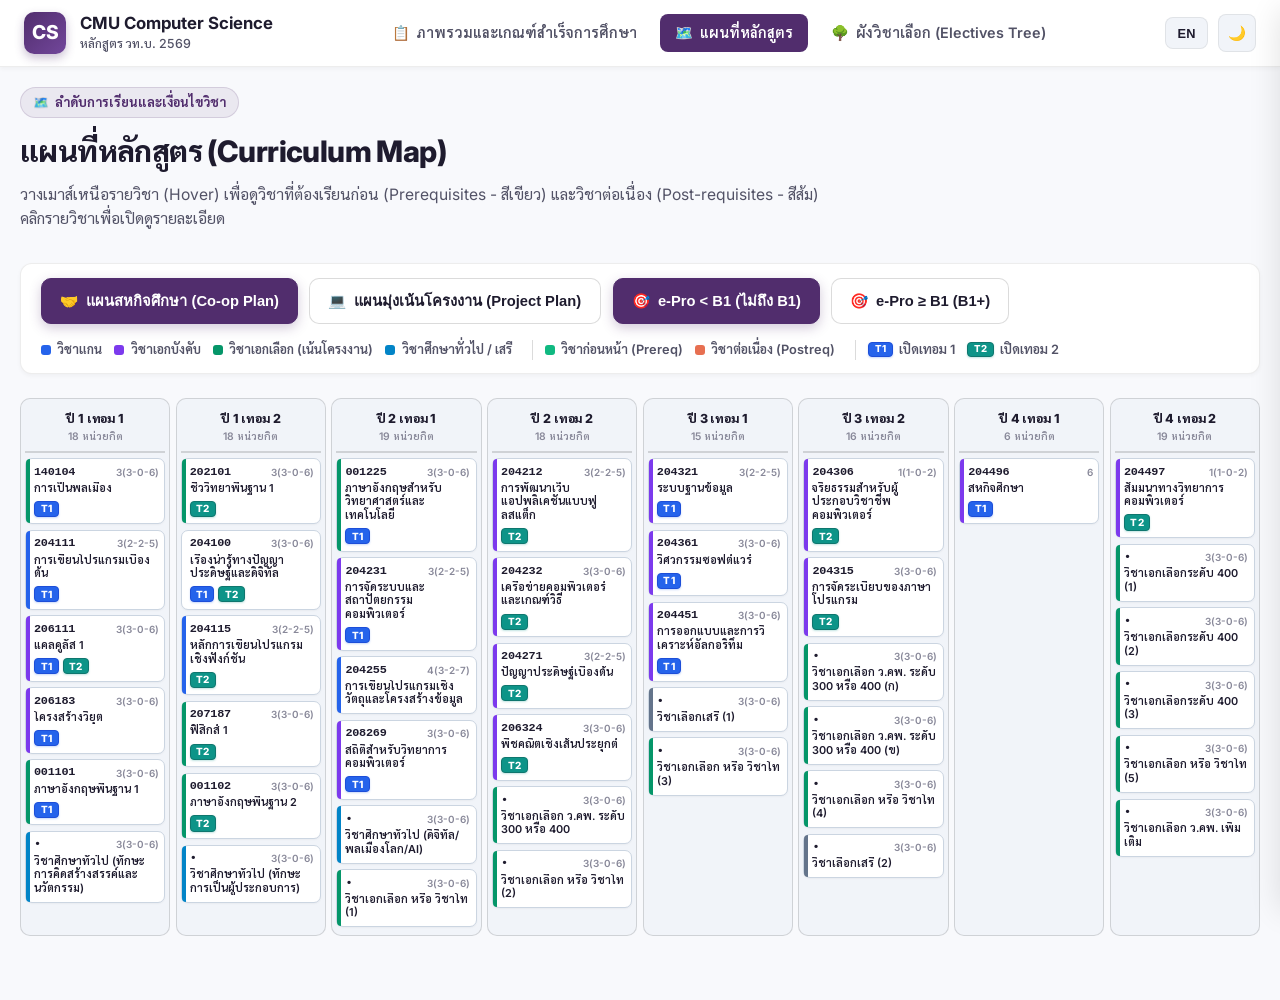
==== map.html @ 84c991bd "Initial commit: CMU CS Curriculum 2569 web platform" ====
<!DOCTYPE html>
<html lang="th">
<head>
  <meta charset="UTF-8">
  <meta name="viewport" content="width=device-width, initial-scale=1.0">
  <title>Curriculum Map - CMU CS Curriculum 2569</title>
  <link rel="preconnect" href="https://fonts.googleapis.com">
  <link rel="preconnect" href="https://fonts.gstatic.com" crossorigin>
  <link href="https://fonts.googleapis.com/css2?family=Inter:wght@400;500;600;700;800&family=Sarabun:wght@400;500;600;700&display=swap" rel="stylesheet">
  <link rel="stylesheet" href="css/styles.css">
</head>
<body>

  <!-- Shared Top Navigation Header -->
  <header class="site-header">
    <div class="nav-container">
      <a href="index.html" class="brand-link">
        <div class="brand-badge">CS</div>
        <div class="brand-titles">
          <span class="brand-title">CMU Computer Science</span>
          <span class="brand-sub" data-th="หลักสูตร วท.บ. 2569" data-en="B.S. Curriculum 2026">หลักสูตร วท.บ. 2569</span>
        </div>
      </a>

      <nav>
        <ul class="nav-links">
          <li>
            <a href="index.html" class="nav-link">
              <span>📋</span>
              <span data-th="ภาพรวมและเกณฑ์สำเร็จการศึกษา" data-en="Overview & Requirements">ภาพรวมและเกณฑ์สำเร็จการศึกษา</span>
            </a>
          </li>
          <li>
            <a href="map.html" class="nav-link">
              <span>🗺️</span>
              <span data-th="แผนที่หลักสูตร" data-en="Curriculum Map">แผนที่หลักสูตร</span>
            </a>
          </li>
          <li>
            <a href="tree.html" class="nav-link">
              <span>🌳</span>
              <span data-th="ผังวิชาเลือก (Electives Tree)" data-en="CS Electives Tree">ผังวิชาเลือก (Electives Tree)</span>
            </a>
          </li>
        </ul>
      </nav>

      <div class="header-actions">
        <button id="lang-toggle-btn" class="lang-btn" title="Toggle Language">EN</button>
        <button id="theme-toggle-btn" class="btn-icon" title="Toggle Dark/Light Mode">🌙</button>
      </div>
    </div>
  </header>

  <!-- Main Page Container -->
  <main class="page-container page-container-map">
    <section class="page-header">
      <div class="page-badge">
        <span>🗺️</span>
        <span data-th="ลำดับการเรียนและเงื่อนไขวิชา" data-en="Sequencing & Dependency Map">ลำดับการเรียนและเงื่อนไขวิชา</span>
      </div>
      <h1 class="page-title" data-th="แผนที่หลักสูตร (Curriculum Map)" data-en="Curriculum Map">แผนที่หลักสูตร (Curriculum Map)</h1>
      <p class="page-subtitle" data-th="วางเมาส์เหนือรายวิชา (Hover) เพื่อดูวิชาที่ต้องเรียนก่อน (Prerequisites - สีเขียว) และวิชาต่อเนื่อง (Post-requisites - สีส้ม) คลิกรายวิชาเพื่อเปิดดูรายละเอียด" data-en="Hover over any course card to reveal its prerequisites (green) and dependent post-requisites (orange). Click any card to open the inspector panel.">
        วางเมาส์เหนือรายวิชา (Hover) เพื่อดูวิชาที่ต้องเรียนก่อน (Prerequisites - สีเขียว) และวิชาต่อเนื่อง (Post-requisites - สีส้ม) คลิกรายวิชาเพื่อเปิดดูรายละเอียด
      </p>
    </section>

    <!-- Controls & Legend Bar -->
    <section class="map-controls-bar">
      <!-- Plan Selector & English Score Selector -->
      <div class="map-switchers-group">
        <div class="switcher-options">
          <button class="track-btn map-plan-btn active" data-plan="coop">
            <span>🤝</span>
            <span data-th="แผนสหกิจศึกษา (Co-op Plan)" data-en="Co-operative Education">แผนสหกิจศึกษา (Co-op Plan)</span>
          </button>
          <button class="track-btn map-plan-btn" data-plan="project">
            <span>💻</span>
            <span data-th="แผนมุ่งเน้นโครงงาน (Project Plan)" data-en="Project-oriented Plan">แผนมุ่งเน้นโครงงาน (Project Plan)</span>
          </button>
        </div>

        <div class="switcher-options">
          <button class="track-btn map-lang-score-btn active" data-score="below_b1">
            <span>🎯</span>
            <span data-th="e-Pro &lt; B1 (ไม่ถึง B1)" data-en="e-Pro &lt; B1 (Below B1)">e-Pro &lt; B1 (ไม่ถึง B1)</span>
          </button>
          <button class="track-btn map-lang-score-btn" data-score="b1_plus">
            <span>🎯</span>
            <span data-th="e-Pro &ge; B1 (B1+)" data-en="e-Pro &ge; B1 (B1+)">e-Pro &ge; B1 (B1+)</span>
          </button>
        </div>
      </div>

      <!-- Legend -->
      <div class="legend-chips">
        <span class="legend-chip">
          <span class="legend-dot dot-core"></span>
          <span data-th="วิชาแกน" data-en="Core">วิชาแกน</span>
        </span>
        <span class="legend-chip">
          <span class="legend-dot dot-comp"></span>
          <span data-th="วิชาเอกบังคับ" data-en="Compulsory">วิชาเอกบังคับ</span>
        </span>
        <span class="legend-chip">
          <span class="legend-dot dot-pelec"></span>
          <span data-th="วิชาเอกเลือก (เน้นโครงงาน)" data-en="Project Elective">วิชาเอกเลือก (เน้นโครงงาน)</span>
        </span>
        <span class="legend-chip">
          <span class="legend-dot dot-gened"></span>
          <span data-th="วิชาศึกษาทั่วไป / เสรี" data-en="GE / Free">วิชาศึกษาทั่วไป / เสรี</span>
        </span>
        <span class="legend-chip" style="margin-left: 0.5rem; border-left: 1px solid var(--border-medium); padding-left: 0.75rem;">
          <span class="legend-dot dot-prereq"></span>
          <span data-th="วิชาก่อนหน้า (Prereq)" data-en="Prerequisite">วิชาก่อนหน้า (Prereq)</span>
        </span>
        <span class="legend-chip">
          <span class="legend-dot dot-postreq"></span>
          <span data-th="วิชาต่อเนื่อง (Postreq)" data-en="Post-requisite">วิชาต่อเนื่อง (Postreq)</span>
        </span>
        <span class="legend-chip" style="margin-left: 0.5rem; border-left: 1px solid var(--border-medium); padding-left: 0.75rem;">
          <span class="term-pill t1-pill" style="font-size:0.6rem; padding:0.1rem 0.35rem;">T1</span>
          <span data-th="เปิดเทอม 1" data-en="Term 1">เปิดเทอม 1</span>
        </span>
        <span class="legend-chip">
          <span class="term-pill t2-pill" style="font-size:0.6rem; padding:0.1rem 0.35rem;">T2</span>
          <span data-th="เปิดเทอม 2" data-en="Term 2">เปิดเทอม 2</span>
        </span>
      </div>
    </section>

    <!-- Mobile Semester Navigation Tabs -->
    <div class="mobile-sem-tabs">
      <button class="sem-tab-btn active" data-sem="Y1S1">ปี 1 เทอม 1</button>
      <button class="sem-tab-btn" data-sem="Y1S2">ปี 1 เทอม 2</button>
      <button class="sem-tab-btn" data-sem="Y2S1">ปี 2 เทอม 1</button>
      <button class="sem-tab-btn" data-sem="Y2S2">ปี 2 เทอม 2</button>
      <button class="sem-tab-btn" data-sem="Y3S1">ปี 3 เทอม 1</button>
      <button class="sem-tab-btn" data-sem="Y3S2">ปี 3 เทอม 2</button>
      <button class="sem-tab-btn" data-sem="Y4S1">ปี 4 เทอม 1</button>
      <button class="sem-tab-btn" data-sem="Y4S2">ปี 4 เทอม 2</button>
    </div>

    <!-- 8-Column Curriculum Grid -->
    <div class="curriculum-map-wrapper">
      <div class="curriculum-map-grid" id="curriculum-map-grid">
        <!-- Rendered by map.js -->
      </div>
    </div>
  </main>

  <!-- Shared Inspector Drawer & Backdrop -->
  <div id="drawer-backdrop" class="drawer-backdrop"></div>
  <aside id="course-drawer" class="course-drawer" aria-hidden="true">
    <div class="drawer-header">
      <div>
        <div id="drawer-course-id" class="drawer-code-badge">204111</div>
        <div id="drawer-category-pill" class="meta-pill" style="display:inline-block;">วิชาแกน</div>
      </div>
      <button id="drawer-close-btn" class="drawer-close-btn" aria-label="Close">&times;</button>
    </div>

    <div class="drawer-body">
      <div>
        <h3 id="drawer-course-th" class="drawer-title-th">การเขียนโปรแกรมเบื้องต้น</h3>
        <div id="drawer-course-en" class="drawer-title-en">Fundamentals of Programming</div>
      </div>

      <div class="drawer-meta-badges">
        <span id="drawer-credits-pill" class="meta-pill">3(2-2-5)</span>
        <span id="drawer-terms-pill" class="meta-pill offered-both">เปิดสอน: ภาคการศึกษา 1 และ 2 (ปี 2569)</span>
      </div>

      <div class="drawer-section">
        <span class="drawer-section-title" data-th="เงื่อนไขที่ต้องผ่านก่อน (Official Prerequisite - MIS CMU)" data-en="Official Prerequisite (MIS CMU)">เงื่อนไขที่ต้องผ่านก่อน (Official Prerequisite - MIS CMU)</span>
        <div class="drawer-box prereq-box">
          <div id="drawer-prereq-str" style="font-weight:600; color:var(--text-primary);">None</div>
          <div id="drawer-prereqs-tags" class="drawer-courses-taglist"></div>
        </div>
      </div>

      <div class="drawer-section">
        <span class="drawer-section-title" data-th="วิชาที่ต้องเรียนวิชานี้ก่อน (Post-requisites)" data-en="Dependent Post-requisites">วิชาที่ต้องเรียนวิชานี้ก่อน (Post-requisites)</span>
        <div id="drawer-postreqs-tags" class="drawer-courses-taglist"></div>
      </div>

      <div class="drawer-section">
        <span class="drawer-section-title" data-th="คำอธิบายลักษณะกระบวนวิชา (ภาษาไทย)" data-en="Course Description (Thai)">คำอธิบายลักษณะกระบวนวิชา (ภาษาไทย)</span>
        <div id="drawer-desc-th" class="drawer-box" style="font-size:0.88rem; color:var(--text-secondary);"></div>
      </div>

      <div class="drawer-section">
        <span class="drawer-section-title" data-th="Course Description (English)" data-en="Course Description (English)">Course Description (English)</span>
        <div id="drawer-desc-en" class="drawer-box" style="font-size:0.88rem; color:var(--text-secondary);"></div>
      </div>
    </div>
  </aside>

  <script src="data/curriculum69_data.js"></script>
  <script src="js/common.js"></script>
  <script src="js/map.js"></script>
</body>
</html>
---- css/styles.css ----
/* ==========================================================================
   CMU CS Curriculum 2569 (หลักสูตรปรับปรุง พ.ศ. 2569) - Design System & Styles
   ========================================================================== */

:root {
  /* CMU Purple Palette */
  --cmu-purple-dark: #3F1D5B;
  --cmu-purple: #512D6D;
  --cmu-purple-light: #72479B;
  --cmu-purple-subtle: rgba(81, 45, 109, 0.08);
  --cmu-purple-glow: rgba(114, 71, 155, 0.35);

  /* Accents */
  --accent-amber: #E76F51;
  --accent-amber-subtle: rgba(231, 111, 81, 0.12);
  --accent-emerald: #10B981;
  --accent-emerald-subtle: rgba(16, 185, 129, 0.12);
  --accent-cyan: #0EA5E9;
  --accent-cyan-subtle: rgba(14, 165, 233, 0.12);
  --accent-indigo: #6366F1;

  /* Course Category Colors */
  --cat-core: #2563EB;
  --cat-core-bg: rgba(37, 99, 235, 0.1);
  --cat-compulsory: #7C3AED;
  --cat-compulsory-bg: rgba(124, 58, 237, 0.1);
  --cat-proj-elective: #059669;
  --cat-proj-elective-bg: rgba(5, 150, 105, 0.1);
  --cat-nonproj-elective: #D97706;
  --cat-nonproj-elective-bg: rgba(217, 119, 6, 0.1);
  --cat-gened: #0284C7;
  --cat-gened-bg: rgba(2, 132, 199, 0.1);
  --cat-free: #64748B;
  --cat-free-bg: rgba(100, 116, 139, 0.1);

  /* Light Theme (Default) */
  --bg-primary: #F8F9FC;
  --bg-surface: #FFFFFF;
  --bg-surface-elevated: #F1F4F9;
  --bg-card: #FFFFFF;
  --text-primary: #1E1B2E;
  --text-secondary: #525266;
  --text-muted: #888899;
  --border-light: rgba(0, 0, 0, 0.07);
  --border-medium: rgba(0, 0, 0, 0.14);
  --shadow-sm: 0 2px 4px rgba(0, 0, 0, 0.04);
  --shadow-md: 0 4px 14px rgba(0, 0, 0, 0.08);
  --shadow-lg: 0 10px 30px rgba(0, 0, 0, 0.12);
  --shadow-purple: 0 8px 24px rgba(81, 45, 109, 0.18);
  --font-base: 'Inter', -apple-system, BlinkMacSystemFont, "Segoe UI", Roboto, "Sarabun", sans-serif;
  --drawer-width: 440px;
}

[data-theme="dark"] {
  --bg-primary: #0C0C12;
  --bg-surface: #14141E;
  --bg-surface-elevated: #1B1B2A;
  --bg-card: #181826;
  --text-primary: #F4F4F8;
  --text-secondary: #A6A6B8;
  --text-muted: #8E8EA0;
  --border-light: rgba(255, 255, 255, 0.08);
  --border-medium: rgba(255, 255, 255, 0.16);
  --shadow-sm: 0 2px 4px rgba(0, 0, 0, 0.3);
  --shadow-md: 0 4px 14px rgba(0, 0, 0, 0.4);
  --shadow-lg: 0 10px 30px rgba(0, 0, 0, 0.5);
  --shadow-purple: 0 8px 24px rgba(192, 132, 252, 0.25);
  --cmu-purple: #C084FC; /* Light radiant purple for high contrast font on dark backgrounds */
  --cmu-purple-light: #D8B4FE;
  --cmu-purple-dark: #E9D5FF;
  --cmu-purple-subtle: rgba(192, 132, 252, 0.15);
  --cmu-purple-glow: rgba(192, 132, 252, 0.4);
}

/* Dark mode font color readability enhancements */
[data-theme="dark"] a {
  color: #D8B4FE;
}
[data-theme="dark"] a:hover {
  color: #F3E8FF;
}
[data-theme="dark"] .nav-link:hover {
  color: #D8B4FE;
}
[data-theme="dark"] .nav-link.active {
  background-color: #7C3AED;
  color: #FFFFFF;
}
[data-theme="dark"] .track-btn.active,
[data-theme="dark"] .map-plan-btn.active,
[data-theme="dark"] .filter-chip-btn.active,
[data-theme="dark"] .sem-tab-btn.active,
[data-theme="dark"] .ge-lang-btn.active {
  background-color: #7C3AED;
  color: #FFFFFF;
  border-color: #8B5CF6;
}
[data-theme="dark"] .card-code {
  color: #D8B4FE;
}
[data-theme="dark"] .drawer-code-badge {
  color: #D8B4FE;
}
[data-theme="dark"] .sem-course-code {
  color: #D8B4FE;
}
[data-theme="dark"] .link-course-tag {
  color: #D8B4FE;
  border-color: rgba(216, 180, 254, 0.25);
  background: var(--bg-surface-elevated);
}
[data-theme="dark"] .link-course-tag:hover {
  background: #7C3AED;
  color: #FFFFFF;
}
[data-theme="dark"] .meta-pill.offered-both {
  color: #D8B4FE;
  background: rgba(216, 180, 254, 0.12);
  border-color: rgba(216, 180, 254, 0.25);
}
[data-theme="dark"] .ge-expand-badge {
  color: #D8B4FE;
  background: rgba(216, 180, 254, 0.12);
  border-color: rgba(216, 180, 254, 0.25);
}
[data-theme="dark"] .list-badge-count {
  color: #D8B4FE;
  background: rgba(216, 180, 254, 0.15);
}
[data-theme="dark"] .ge-expandable-card[open] .ge-expand-icon {
  color: #D8B4FE;
}
[data-theme="dark"] .ge-lang-btn:hover {
  color: #D8B4FE;
}

/* Base Resets */
*, *::before, *::after {
  box-sizing: border-box;
  margin: 0;
  padding: 0;
}

body {
  font-family: var(--font-base);
  background-color: var(--bg-primary);
  color: var(--text-primary);
  min-height: 100vh;
  line-height: 1.55;
  transition: background-color 0.25s ease, color 0.25s ease;
  overflow-x: hidden;
}

a {
  color: var(--cmu-purple-light);
  text-decoration: none;
  transition: color 0.2s;
}
a:hover {
  color: var(--cmu-purple);
}

/* ==========================================================================
   Header & Navigation
   ========================================================================== */
.site-header {
  position: sticky;
  top: 0;
  z-index: 1000;
  background: var(--bg-surface);
  border-bottom: 1px solid var(--border-light);
  backdrop-filter: blur(12px);
  -webkit-backdrop-filter: blur(12px);
  box-shadow: var(--shadow-sm);
}

.nav-container {
  max-width: 1400px;
  margin: 0 auto;
  padding: 0.75rem 1.5rem;
  display: flex;
  align-items: center;
  justify-content: space-between;
  gap: 1rem;
}

.brand-link {
  display: flex;
  align-items: center;
  gap: 0.85rem;
  text-decoration: none;
  color: inherit;
}

.brand-badge {
  width: 42px;
  height: 42px;
  border-radius: 10px;
  background: linear-gradient(135deg, var(--cmu-purple), var(--cmu-purple-light));
  color: #FFF;
  display: flex;
  align-items: center;
  justify-content: center;
  font-weight: 800;
  font-size: 1.2rem;
  box-shadow: 0 4px 10px rgba(81, 45, 109, 0.3);
}

.brand-titles {
  display: flex;
  flex-direction: column;
}

.brand-title {
  font-size: 1.05rem;
  font-weight: 700;
  line-height: 1.25;
  color: var(--text-primary);
}

.brand-sub {
  font-size: 0.78rem;
  color: var(--text-secondary);
  font-weight: 500;
}

.nav-links {
  display: flex;
  align-items: center;
  gap: 0.5rem;
  list-style: none;
}

.nav-link {
  display: inline-flex;
  align-items: center;
  gap: 0.4rem;
  padding: 0.5rem 0.95rem;
  border-radius: 8px;
  font-size: 0.9rem;
  font-weight: 600;
  color: var(--text-secondary);
  transition: all 0.2s ease;
}

.nav-link:hover {
  background-color: var(--cmu-purple-subtle);
  color: var(--cmu-purple);
}

.nav-link.active {
  background-color: var(--cmu-purple);
  color: #FFFFFF;
}

.header-actions {
  display: flex;
  align-items: center;
  gap: 0.6rem;
}

.btn-icon {
  background: var(--bg-surface-elevated);
  border: 1px solid var(--border-light);
  color: var(--text-primary);
  width: 38px;
  height: 38px;
  border-radius: 8px;
  display: inline-flex;
  align-items: center;
  justify-content: center;
  font-size: 0.9rem;
  cursor: pointer;
  transition: all 0.2s;
}

.btn-icon:hover {
  border-color: var(--cmu-purple-light);
  background: var(--cmu-purple-subtle);
}

.lang-btn {
  background: var(--bg-surface-elevated);
  border: 1px solid var(--border-light);
  color: var(--text-primary);
  font-size: 0.8rem;
  font-weight: 700;
  padding: 0.45rem 0.75rem;
  border-radius: 8px;
  cursor: pointer;
  transition: all 0.2s;
}

.lang-btn:hover {
  border-color: var(--cmu-purple);
  color: var(--cmu-purple);
}

.mobile-menu-toggle {
  display: none;
}

/* ==========================================================================
   Common Layout & Container
   ========================================================================= */
.page-container {
  max-width: 1400px;
  margin: 0 auto;
  padding: 1.75rem 1.5rem 4rem;
}

.page-container.page-container-map {
  max-width: 100%;
  padding: 1.25rem 1.25rem 3rem;
}

.page-header {
  margin-bottom: 2rem;
}

.page-badge {
  display: inline-flex;
  align-items: center;
  gap: 0.35rem;
  background: var(--cmu-purple-subtle);
  color: var(--cmu-purple);
  padding: 0.3rem 0.75rem;
  border-radius: 20px;
  font-size: 0.8rem;
  font-weight: 700;
  margin-bottom: 0.65rem;
  border: 1px solid rgba(81, 45, 109, 0.15);
}

[data-theme="dark"] .page-badge {
  color: #B892E6;
}

.page-title {
  font-size: 1.85rem;
  font-weight: 800;
  letter-spacing: -0.02em;
  color: var(--text-primary);
  margin-bottom: 0.5rem;
}

.page-subtitle {
  font-size: 0.98rem;
  color: var(--text-secondary);
  max-width: 800px;
}

/* ==========================================================================
   Page 1: Overview & Graduation Requirements
   ========================================================================== */
.track-switcher-card {
  background: var(--bg-surface);
  border: 1px solid var(--border-light);
  border-radius: 14px;
  padding: 1.5rem;
  margin-bottom: 2rem;
  box-shadow: var(--shadow-sm);
}

.switcher-group {
  display: flex;
  flex-direction: column;
  gap: 0.6rem;
  margin-bottom: 1.25rem;
}

.switcher-label {
  font-size: 0.88rem;
  font-weight: 700;
  text-transform: uppercase;
  letter-spacing: 0.04em;
  color: var(--text-secondary);
}

.switcher-options {
  display: flex;
  flex-wrap: wrap;
  gap: 0.65rem;
}

.track-btn {
  padding: 0.65rem 1.15rem;
  border: 1.5px solid var(--border-medium);
  background: var(--bg-surface);
  color: var(--text-primary);
  border-radius: 10px;
  font-size: 0.92rem;
  font-weight: 600;
  cursor: pointer;
  transition: all 0.2s ease;
  display: flex;
  align-items: center;
  gap: 0.5rem;
}

.track-btn:hover {
  border-color: var(--cmu-purple-light);
  background: var(--cmu-purple-subtle);
}

.track-btn.active {
  background: var(--cmu-purple);
  border-color: var(--cmu-purple);
  color: #FFFFFF;
  box-shadow: 0 4px 12px rgba(81, 45, 109, 0.25);
}

/* Requirements Summary Grid */
.req-stats-grid {
  display: grid;
  grid-template-columns: repeat(auto-fit, minmax(220px, 1fr));
  gap: 1rem;
  margin-bottom: 2.25rem;
}

.stat-card {
  background: var(--bg-surface);
  border: 1px solid var(--border-light);
  border-radius: 12px;
  padding: 1.25rem;
  box-shadow: var(--shadow-sm);
  position: relative;
  overflow: hidden;
  transition: transform 0.2s, box-shadow 0.2s;
}

.stat-card:hover {
  transform: translateY(-2px);
  box-shadow: var(--shadow-md);
}

.stat-card::before {
  content: '';
  position: absolute;
  top: 0;
  left: 0;
  width: 4px;
  height: 100%;
  background: var(--cat-core);
}

.stat-card.stat-total::before { background: var(--cmu-purple); }
.stat-card.stat-compulsory::before { background: var(--cat-compulsory); }
.stat-card.stat-elective::before { background: var(--cat-proj-elective); }
.stat-card.stat-minor::before { background: var(--cat-nonproj-elective); }
.stat-card.stat-free::before { background: var(--cat-free); }

.stat-value {
  font-size: 2rem;
  font-weight: 800;
  color: var(--text-primary);
  line-height: 1.1;
  margin-bottom: 0.35rem;
}

.stat-label {
  font-size: 0.88rem;
  font-weight: 600;
  color: var(--text-secondary);
}

.stat-sub {
  font-size: 0.75rem;
  color: var(--text-muted);
  margin-top: 0.35rem;
}

/* Credit Category Breakdown Table */
.section-block {
  background: var(--bg-surface);
  border: 1px solid var(--border-light);
  border-radius: 14px;
  padding: 1.75rem;
  margin-bottom: 2.5rem;
  box-shadow: var(--shadow-sm);
}

.section-title-wrap {
  display: flex;
  align-items: center;
  justify-content: space-between;
  margin-bottom: 1.25rem;
  padding-bottom: 0.85rem;
  border-bottom: 1px solid var(--border-light);
}

.section-title {
  font-size: 1.25rem;
  font-weight: 700;
  color: var(--text-primary);
}

.custom-table {
  width: 100%;
  border-collapse: collapse;
  font-size: 0.92rem;
}

.custom-table th {
  background: var(--bg-surface-elevated);
  padding: 0.75rem 1rem;
  text-align: left;
  font-weight: 700;
  color: var(--text-secondary);
  border-bottom: 2px solid var(--border-medium);
}

.custom-table td {
  padding: 0.85rem 1rem;
  border-bottom: 1px solid var(--border-light);
  color: var(--text-primary);
}

.custom-table tr:hover td {
  background-color: var(--cmu-purple-subtle);
}

/* GE Specific Interactive Enhancements */
.ge-subgroup-title {
  font-size: 1rem;
  font-weight: 700;
  color: var(--text-primary);
  display: flex;
  align-items: center;
  gap: 0.5rem;
  margin-top: 1.5rem;
  margin-bottom: 0.75rem;
  padding-bottom: 0.4rem;
  border-bottom: 1.5px solid var(--border-light);
}

.ge-lang-toolbar {
  display: flex;
  flex-wrap: wrap;
  align-items: center;
  justify-content: space-between;
  gap: 0.75rem;
  background: var(--bg-surface-elevated);
  border: 1px solid var(--border-medium);
  border-radius: 10px;
  padding: 0.65rem 1rem;
  margin-bottom: 0.85rem;
}

.ge-lang-label {
  font-size: 0.85rem;
  font-weight: 700;
  color: var(--text-secondary);
}

.ge-lang-btns {
  display: inline-flex;
  gap: 0.35rem;
  background: var(--bg-surface);
  padding: 3px;
  border-radius: 8px;
  border: 1px solid var(--border-light);
}

.ge-lang-btn {
  border: none;
  background: transparent;
  padding: 0.35rem 0.85rem;
  border-radius: 6px;
  font-size: 0.82rem;
  font-weight: 700;
  color: var(--text-secondary);
  cursor: pointer;
  transition: all 0.2s;
}

.ge-lang-btn:hover {
  color: var(--cmu-purple);
}

.ge-lang-btn.active {
  background: var(--cmu-purple);
  color: #FFF;
  box-shadow: var(--shadow-sm);
}

.ge-expandable-card {
  background: var(--bg-surface-elevated);
  border: 1.5px solid var(--border-medium);
  border-radius: 10px;
  margin-top: 0.85rem;
  margin-bottom: 0.85rem;
  overflow: hidden;
  transition: border-color 0.2s, box-shadow 0.2s;
}

.ge-expandable-card[open] {
  border-color: var(--cmu-purple-light);
  box-shadow: var(--shadow-sm);
}

.ge-expand-summary {
  display: flex;
  align-items: center;
  justify-content: space-between;
  padding: 0.75rem 1rem;
  cursor: pointer;
  user-select: none;
  list-style: none;
  font-size: 0.9rem;
  font-weight: 700;
  color: var(--text-primary);
  background: var(--bg-surface-elevated);
}

.ge-expand-summary::-webkit-details-marker {
  display: none;
}

.ge-expand-left {
  display: flex;
  align-items: center;
  gap: 0.6rem;
  flex-wrap: wrap;
}

.ge-expand-badge {
  background: var(--cmu-purple-subtle);
  color: var(--cmu-purple);
  font-size: 0.74rem;
  font-weight: 800;
  padding: 0.2rem 0.6rem;
  border-radius: 6px;
  border: 1px solid rgba(81, 45, 109, 0.2);
}

.ge-expand-icon {
  font-size: 0.85rem;
  color: var(--text-muted);
  transition: transform 0.2s ease;
}

.ge-expandable-card[open] .ge-expand-icon {
  transform: rotate(180deg);
  color: var(--cmu-purple);
}

.ge-expand-body {
  padding: 0.85rem 1rem 1.15rem;
  border-top: 1px solid var(--border-light);
  background: var(--bg-surface);
}

.ge-directive-text {
  font-size: 0.84rem;
  color: var(--text-secondary);
  margin-bottom: 0.75rem;
  font-weight: 600;
}

/* 4-Year Study Plan Cards & Grid */
.plan-grid {
  display: grid;
  grid-template-columns: repeat(auto-fit, minmax(320px, 1fr));
  gap: 1.25rem;
}

.semester-box {
  background: var(--bg-surface-elevated);
  border: 1px solid var(--border-light);
  border-radius: 12px;
  padding: 1.15rem;
}

.semester-box-header {
  display: flex;
  align-items: center;
  justify-content: space-between;
  margin-bottom: 0.85rem;
  padding-bottom: 0.6rem;
  border-bottom: 1px solid var(--border-light);
}

.sem-title {
  font-weight: 700;
  font-size: 1rem;
  color: var(--text-primary);
}

.sem-credits-badge {
  background: var(--cmu-purple);
  color: #FFF;
  font-size: 0.75rem;
  font-weight: 700;
  padding: 0.25rem 0.6rem;
  border-radius: 12px;
}

.sem-courses-list {
  display: flex;
  flex-direction: column;
  gap: 0.5rem;
}

.sem-course-item {
  background: var(--bg-surface);
  border: 1px solid var(--border-light);
  border-radius: 8px;
  padding: 0.65rem 0.85rem;
  display: flex;
  align-items: center;
  justify-content: space-between;
  gap: 0.75rem;
  cursor: pointer;
  transition: all 0.2s;
}

.sem-course-item:hover {
  border-color: var(--cmu-purple-light);
  transform: translateX(2px);
}

.sem-course-code {
  font-family: monospace;
  font-weight: 700;
  font-size: 0.88rem;
  color: var(--cmu-purple);
}

[data-theme="dark"] .sem-course-code {
  color: #C09BF4;
}

.sem-course-name {
  flex: 1;
  font-size: 0.85rem;
  line-height: 1.3;
}

.sem-course-cr {
  font-size: 0.75rem;
  color: var(--text-muted);
  white-space: nowrap;
}

/* ==========================================================================
   Page 2: Curriculum Map (8-Column Grid)
   ========================================================================== */
.map-controls-bar {
  display: flex;
  flex-wrap: wrap;
  align-items: center;
  justify-content: space-between;
  gap: 1rem;
  background: var(--bg-surface);
  border: 1px solid var(--border-light);
  border-radius: 12px;
  padding: 0.85rem 1.25rem;
  margin-bottom: 1.5rem;
  box-shadow: var(--shadow-sm);
}

.legend-chips {
  display: flex;
  flex-wrap: wrap;
  gap: 0.75rem;
  align-items: center;
}

.legend-chip {
  display: inline-flex;
  align-items: center;
  gap: 0.4rem;
  font-size: 0.8rem;
  font-weight: 600;
  color: var(--text-secondary);
}

.legend-dot {
  width: 10px;
  height: 10px;
  border-radius: 3px;
}

.legend-dot.dot-core { background: var(--cat-core); }
.legend-dot.dot-comp { background: var(--cat-compulsory); }
.legend-dot.dot-pelec { background: var(--cat-proj-elective); }
.legend-dot.dot-npelec { background: var(--cat-nonproj-elective); }
.legend-dot.dot-gened { background: var(--cat-gened); }
.legend-dot.dot-prereq { background: var(--accent-emerald); }
.legend-dot.dot-postreq { background: var(--accent-amber); }

/* Mobile Semester Tabs */
.mobile-sem-tabs {
  display: none;
  overflow-x: auto;
  gap: 0.5rem;
  padding-bottom: 0.5rem;
  margin-bottom: 1rem;
  -webkit-overflow-scrolling: touch;
}

.sem-tab-btn {
  padding: 0.5rem 0.9rem;
  background: var(--bg-surface);
  border: 1px solid var(--border-light);
  border-radius: 8px;
  font-size: 0.82rem;
  font-weight: 700;
  color: var(--text-secondary);
  white-space: nowrap;
  cursor: pointer;
}

.sem-tab-btn.active {
  background: var(--cmu-purple);
  color: #FFF;
  border-color: var(--cmu-purple);
}

/* 8-Column Grid */
.curriculum-map-wrapper {
  overflow-x: auto;
  width: 100%;
  padding-bottom: 1rem;
}

.curriculum-map-grid {
  display: grid;
  grid-template-columns: repeat(8, minmax(0, 1fr));
  gap: 0.35rem;
  width: 100%;
  min-width: 0;
}

.map-column {
  background: var(--bg-surface-elevated);
  border: 1px solid var(--border-medium);
  border-radius: 10px;
  padding: 0.45rem 0.25rem;
  display: flex;
  flex-direction: column;
  gap: 0.35rem;
  min-width: 0;
}

.map-col-header {
  text-align: center;
  padding: 0.2rem 0.15rem 0.35rem;
  border-bottom: 2px solid var(--border-medium);
}

.map-col-title {
  font-size: 0.78rem;
  font-weight: 800;
  color: var(--text-primary);
  white-space: nowrap;
  letter-spacing: -0.01em;
}

.map-col-sub {
  font-size: 0.65rem;
  color: var(--text-muted);
  font-weight: 600;
}

/* Course Card in Map */
.map-course-card {
  background: var(--bg-surface);
  border: 1.5px solid #CBD5E1;
  border-radius: 7px;
  padding: 0.4rem 0.35rem 0.4rem 0.5rem;
  cursor: pointer;
  position: relative;
  transition: background-color 0.15s ease, border-color 0.15s ease, opacity 0.15s ease;
  user-select: none;
  display: flex;
  flex-direction: column;
  gap: 0.2rem;
  min-width: 0;
  box-shadow: 0 1px 2px rgba(0, 0, 0, 0.04);
}

[data-theme="dark"] .map-course-card {
  border-color: #475569;
}

.map-course-card::before {
  content: '';
  position: absolute;
  top: 0;
  left: 0;
  bottom: 0;
  width: 4px;
  border-radius: 7px 0 0 7px;
}

.map-course-card[data-type="core"]::before { background: var(--cat-core); }
.map-course-card[data-type="compulsory"]::before { background: var(--cat-compulsory); }
.map-course-card[data-type="project_elective"]::before { background: var(--cat-proj-elective); }
.map-course-card[data-type="non_project_elective"]::before { background: var(--cat-nonproj-elective); }
.map-course-card[data-type="gened"]::before { background: var(--cat-gened); }
.map-course-card[data-type="free"]::before { background: var(--cat-free); }
.map-course-card[data-type="elective"]::before { background: var(--cat-proj-elective); }

.card-top {
  display: flex;
  align-items: center;
  justify-content: space-between;
  gap: 0.2rem;
  line-height: 1.1;
}

.card-code {
  font-family: monospace;
  font-weight: 800;
  font-size: 0.74rem;
  color: var(--text-primary);
  letter-spacing: -0.02em;
  white-space: nowrap;
}

.card-credits {
  font-size: 0.62rem;
  font-weight: 600;
  color: var(--text-muted);
  white-space: nowrap;
}

.card-title {
  font-size: 0.68rem;
  font-weight: 600;
  line-height: 1.25;
  color: var(--text-primary);
  word-break: break-word;
  display: -webkit-box;
  -webkit-line-clamp: 3;
  -webkit-box-orient: vertical;
  overflow: hidden;
}

.card-terms-row {
  display: flex;
  gap: 0.25rem;
  margin-top: 0.15rem;
}

.term-pill {
  font-size: 0.62rem;
  font-weight: 800;
  padding: 0.1rem 0.35rem;
  border-radius: 4px;
  line-height: 1.1;
  display: inline-block;
  letter-spacing: 0.02em;
}

.term-pill.t1-pill {
  background: #2563EB;
  color: #FFFFFF;
  border: 1px solid #1D4ED8;
  box-shadow: 0 1px 2px rgba(37, 99, 235, 0.25);
}

.term-pill.t2-pill {
  background: #0D9488;
  color: #FFFFFF;
  border: 1px solid #0F766E;
  box-shadow: 0 1px 2px rgba(13, 148, 136, 0.25);
}

/* /* Hover / Dependency Highlight States - Background and border color only, NO cell resizing */
.map-course-card.is-active {
  border-color: #7C3AED !important;
  background-color: #F5EEFF !important;
  z-index: 5;
}

.map-course-card.is-active .card-code {
  color: #6B21A8;
}

.map-course-card.is-prereq {
  border-color: #059669 !important;
  background-color: #ECFDF5 !important;
  z-index: 4;
}

.map-course-card.is-prereq .card-code {
  color: #047857;
}

.map-course-card.is-postreq {
  border-color: #EA580C !important;
  background-color: #FFF7ED !important;
  z-index: 4;
}

.map-course-card.is-postreq .card-code {
  color: #C2410C;
}

[data-theme="dark"] .map-course-card.is-active {
  border-color: #C084FC !important;
  background-color: #2E154B !important;
}

[data-theme="dark"] .map-course-card.is-active .card-code {
  color: #E9D5FF;
}

[data-theme="dark"] .map-course-card.is-prereq {
  border-color: #34D399 !important;
  background-color: #064E3B !important;
}

[data-theme="dark"] .map-course-card.is-prereq .card-code {
  color: #A7F3D0;
}

[data-theme="dark"] .map-course-card.is-postreq {
  border-color: #FB923C !important;
  background-color: #431407 !important;
}

[data-theme="dark"] .map-course-card.is-postreq .card-code {
  color: #FED7AA;
}

.map-course-card.is-dimmed {
  opacity: 0.25;
  filter: grayscale(80%);
}

/* ==========================================================================
   Page 3: CS Electives Course Tree (Canvas & Mobile List)
   ========================================================================== */
.tree-controls-bar {
  display: flex;
  flex-wrap: wrap;
  align-items: center;
  justify-content: space-between;
  gap: 1rem;
  background: var(--bg-surface);
  border: 1px solid var(--border-light);
  border-radius: 12px;
  padding: 0.85rem 1.25rem;
  margin-bottom: 1.25rem;
  box-shadow: var(--shadow-sm);
}

.search-box {
  position: relative;
  min-width: 260px;
  flex: 1;
  max-width: 420px;
}

.search-box input {
  width: 100%;
  padding: 0.55rem 1rem 0.55rem 2.25rem;
  border-radius: 8px;
  border: 1.5px solid var(--border-medium);
  background: var(--bg-surface);
  color: var(--text-primary);
  font-size: 0.88rem;
  outline: none;
  transition: border-color 0.2s;
}

.search-box input:focus {
  border-color: var(--cmu-purple);
}

.search-icon {
  position: absolute;
  left: 0.75rem;
  top: 50%;
  transform: translateY(-50%);
  color: var(--text-muted);
  font-size: 0.9rem;
}

.filter-chips-group {
  display: flex;
  flex-wrap: wrap;
  gap: 0.4rem;
}

.filter-chip-btn {
  padding: 0.4rem 0.75rem;
  border-radius: 8px;
  font-size: 0.8rem;
  font-weight: 600;
  border: 1px solid var(--border-light);
  background: var(--bg-surface-elevated);
  color: var(--text-secondary);
  cursor: pointer;
  transition: all 0.2s;
}

.filter-chip-btn:hover {
  border-color: var(--cmu-purple-light);
}

.filter-chip-btn.active {
  background: var(--cmu-purple);
  color: #FFF;
  border-color: var(--cmu-purple);
}

.view-mode-toggle {
  display: flex;
  background: var(--bg-surface-elevated);
  border: 1px solid var(--border-light);
  border-radius: 8px;
  padding: 2px;
}

.view-mode-btn {
  padding: 0.4rem 0.75rem;
  border: none;
  background: transparent;
  color: var(--text-secondary);
  font-size: 0.82rem;
  font-weight: 700;
  border-radius: 6px;
  cursor: pointer;
  transition: all 0.2s;
}

.view-mode-btn.active {
  background: var(--bg-surface);
  color: var(--text-primary);
  box-shadow: var(--shadow-sm);
}

/* Canvas Viewport */
.canvas-wrapper {
  position: relative;
  height: 720px;
  background: var(--bg-surface);
  border: 1px solid var(--border-light);
  border-radius: 14px;
  overflow: hidden;
  box-shadow: var(--shadow-sm);
}

.canvas-viewport {
  width: 100%;
  height: 100%;
  cursor: grab;
  position: relative;
  user-select: none;
}

.canvas-viewport.is-dragging {
  cursor: grabbing;
}

.canvas-plane {
  position: absolute;
  top: 0;
  left: 0;
  transform-origin: 0 0;
  width: 2400px;
  height: 1600px;
}

.canvas-svg-layer {
  position: absolute;
  top: 0;
  left: 0;
  width: 100%;
  height: 100%;
  pointer-events: none;
}

.canvas-svg-layer path {
  fill: none;
  stroke: var(--border-medium);
  stroke-width: 2;
  transition: stroke 0.2s, stroke-width 0.2s;
}

.canvas-svg-layer path.highlight-link {
  stroke: var(--cmu-purple);
  stroke-width: 3;
}

/* Node Elements inside Canvas */
.tree-section-header {
  position: absolute;
  padding: 0.5rem 1.25rem;
  border-radius: 10px;
  font-weight: 800;
  font-size: 1.1rem;
  color: #FFF;
  box-shadow: var(--shadow-md);
  z-index: 10;
}

.tree-section-header.project {
  background: linear-gradient(135deg, var(--cat-proj-elective), #047857);
}

.tree-section-header.nonproject {
  background: linear-gradient(135deg, var(--cat-nonproj-elective), #B45309);
}

.tree-section-header.roots {
  background: linear-gradient(135deg, var(--cat-core), var(--cat-compulsory));
}

.tree-node-card {
  position: absolute;
  width: 230px;
  background: var(--bg-surface);
  border: 1.5px solid var(--border-medium);
  border-radius: 10px;
  padding: 0.75rem 0.85rem;
  box-shadow: var(--shadow-sm);
  cursor: pointer;
  transition: transform 0.2s, box-shadow 0.2s, border-color 0.2s;
  z-index: 20;
}

.tree-node-card:hover {
  transform: translateY(-3px) scale(1.03);
  box-shadow: var(--shadow-md);
  border-color: var(--cmu-purple);
  z-index: 60;
}

.tree-node-card.is-active {
  border-color: var(--cmu-purple-light) !important;
  box-shadow: 0 0 0 3px var(--cmu-purple), var(--shadow-purple);
  z-index: 70;
}

.tree-node-card.is-prereq {
  border-color: var(--accent-emerald) !important;
  box-shadow: 0 0 0 2.5px var(--accent-emerald);
  z-index: 65;
}

.tree-node-card.is-postreq {
  border-color: var(--accent-amber) !important;
  box-shadow: 0 0 0 2.5px var(--accent-amber);
  z-index: 65;
}

.tree-node-card.is-dimmed {
  opacity: 0.2;
}

.canvas-controls {
  position: absolute;
  bottom: 1.25rem;
  right: 1.25rem;
  display: flex;
  gap: 0.4rem;
  background: var(--bg-surface);
  border: 1px solid var(--border-light);
  border-radius: 10px;
  padding: 0.35rem;
  box-shadow: var(--shadow-md);
  z-index: 80;
}

/* List View (Page 3 - Single View Mode) */
.tree-list-view {
  display: flex;
  flex-direction: column;
  gap: 2rem;
}

.tree-list-section-title {
  display: flex;
  align-items: center;
  gap: 0.6rem;
  font-size: 1.15rem;
  font-weight: 800;
  margin-bottom: 1rem;
  padding-bottom: 0.5rem;
  border-bottom: 2px solid var(--border-light);
}

.list-badge-count {
  font-size: 0.8rem;
  padding: 0.2rem 0.55rem;
  border-radius: 12px;
  background: var(--cmu-purple-subtle);
  color: var(--cmu-purple);
  font-weight: 700;
}

.tree-cards-list {
  display: grid;
  grid-template-columns: repeat(auto-fill, minmax(280px, 1fr));
  gap: 1rem;
}

.list-course-card {
  background: var(--bg-surface);
  border: 1px solid var(--border-light);
  border-radius: 12px;
  padding: 1rem;
  box-shadow: var(--shadow-sm);
  cursor: pointer;
  transition: all 0.2s;
  display: flex;
  flex-direction: column;
  gap: 0.5rem;
}

.list-course-card:hover {
  border-color: var(--cmu-purple-light);
  transform: translateY(-2px);
  box-shadow: var(--shadow-md);
}

/* ==========================================================================
   Course Inspector Drawer (Slide-out Right Panel)
   ========================================================================== */
.drawer-backdrop {
  position: fixed;
  inset: 0;
  background: rgba(0, 0, 0, 0.45);
  backdrop-filter: blur(4px);
  z-index: 2000;
  opacity: 0;
  pointer-events: none;
  transition: opacity 0.3s ease;
}

.drawer-backdrop.open {
  opacity: 1;
  pointer-events: auto;
}

.course-drawer {
  position: fixed;
  top: 0;
  right: 0;
  width: var(--drawer-width);
  max-width: 100vw;
  height: 100vh;
  background: var(--bg-surface);
  box-shadow: var(--shadow-lg);
  z-index: 2001;
  transform: translateX(100%);
  transition: transform 0.35s cubic-bezier(0.16, 1, 0.3, 1);
  display: flex;
  flex-direction: column;
  overflow: hidden;
}

.course-drawer.open {
  transform: translateX(0);
}

.drawer-header {
  padding: 1.25rem 1.5rem;
  background: var(--bg-surface-elevated);
  border-bottom: 1px solid var(--border-light);
  display: flex;
  align-items: flex-start;
  justify-content: space-between;
  gap: 1rem;
}

.drawer-close-btn {
  background: transparent;
  border: none;
  color: var(--text-secondary);
  font-size: 1.4rem;
  cursor: pointer;
  padding: 0.2rem;
  line-height: 1;
  border-radius: 6px;
  transition: all 0.2s;
}

.drawer-close-btn:hover {
  background: var(--border-light);
  color: var(--text-primary);
}

.drawer-body {
  padding: 1.5rem;
  overflow-y: auto;
  flex: 1;
  display: flex;
  flex-direction: column;
  gap: 1.4rem;
}

.drawer-code-badge {
  font-family: monospace;
  font-size: 1.3rem;
  font-weight: 800;
  color: var(--cmu-purple);
  margin-bottom: 0.25rem;
}

[data-theme="dark"] .drawer-code-badge {
  color: #C09BF4;
}

.drawer-title-th {
  font-size: 1.15rem;
  font-weight: 800;
  line-height: 1.35;
  color: var(--text-primary);
}

.drawer-title-en {
  font-size: 0.95rem;
  color: var(--text-secondary);
  font-weight: 500;
  margin-top: 0.2rem;
}

.drawer-meta-badges {
  display: flex;
  flex-wrap: wrap;
  gap: 0.5rem;
}

.meta-pill {
  font-size: 0.78rem;
  font-weight: 700;
  padding: 0.3rem 0.65rem;
  border-radius: 8px;
  background: var(--bg-surface-elevated);
  color: var(--text-secondary);
  border: 1px solid var(--border-light);
}

.meta-pill.offered-both {
  background: var(--cmu-purple-subtle);
  color: var(--cmu-purple);
  border-color: rgba(81, 45, 109, 0.2);
}

.drawer-section {
  display: flex;
  flex-direction: column;
  gap: 0.4rem;
}

.drawer-section-title {
  font-size: 0.82rem;
  font-weight: 800;
  text-transform: uppercase;
  letter-spacing: 0.04em;
  color: var(--text-muted);
}

.drawer-box {
  background: var(--bg-surface-elevated);
  border: 1px solid var(--border-light);
  border-radius: 10px;
  padding: 0.85rem 1rem;
  font-size: 0.9rem;
  line-height: 1.5;
}

.drawer-box.prereq-box {
  border-left: 3.5px solid var(--accent-emerald);
}

.drawer-courses-taglist {
  display: flex;
  flex-wrap: wrap;
  gap: 0.45rem;
  margin-top: 0.4rem;
}

.link-course-tag {
  background: var(--bg-surface);
  border: 1px solid var(--border-medium);
  border-radius: 6px;
  padding: 0.35rem 0.65rem;
  font-size: 0.8rem;
  font-weight: 700;
  color: var(--cmu-purple);
  cursor: pointer;
  transition: all 0.2s;
}

.link-course-tag:hover {
  background: var(--cmu-purple);
  color: #FFF;
}

.map-switchers-group {
  display: flex;
  flex-wrap: wrap;
  align-items: center;
  gap: 0.75rem;
}

/* ==========================================================================
   Responsive / Mobile Media Queries
   ========================================================================== */
@media (max-width: 900px) {
  .nav-container {
    flex-wrap: wrap;
  }
  
  .nav-links {
    order: 3;
    width: 100%;
    justify-content: space-around;
    padding-top: 0.5rem;
    border-top: 1px solid var(--border-light);
  }

}

@media (max-width: 880px) {
  /* Page 2 Mobile/Tablet Semester Tabs */
  .mobile-sem-tabs {
    display: flex;
  }

  .curriculum-map-grid {
    display: flex;
    flex-direction: column;
    min-width: unset;
  }

  .map-column {
    display: none;
  }

  .map-column.active-mobile-col {
    display: flex;
  }
}

@media (max-width: 768px) {
  .page-container {
    padding: 1.25rem 1rem 3rem;
  }

  .page-title {
    font-size: 1.5rem;
  }

  .nav-link {
    font-size: 0.82rem;
    padding: 0.45rem 0.65rem;
  }

  .brand-sub {
    display: none;
  }

  /* Page 1 Mobile */
  .req-stats-grid {
    grid-template-columns: 1fr 1fr;
  }

  .plan-grid {
    grid-template-columns: 1fr;
  }

  /* Page 3 Mobile */
  .canvas-wrapper {
    display: none; /* Hide graph canvas on mobile by default */
  }

  .tree-list-view {
    display: flex; /* Show list view on mobile by default */
  }

  .view-mode-toggle {
    display: none;
  }

  /* Drawer Mobile */
  .course-drawer {
    width: 100%;
    border-radius: 16px 16px 0 0;
    height: 85vh;
    top: auto;
    bottom: 0;
    transform: translateY(100%);
  }

  .course-drawer.open {
    transform: translateY(0);
  }
}
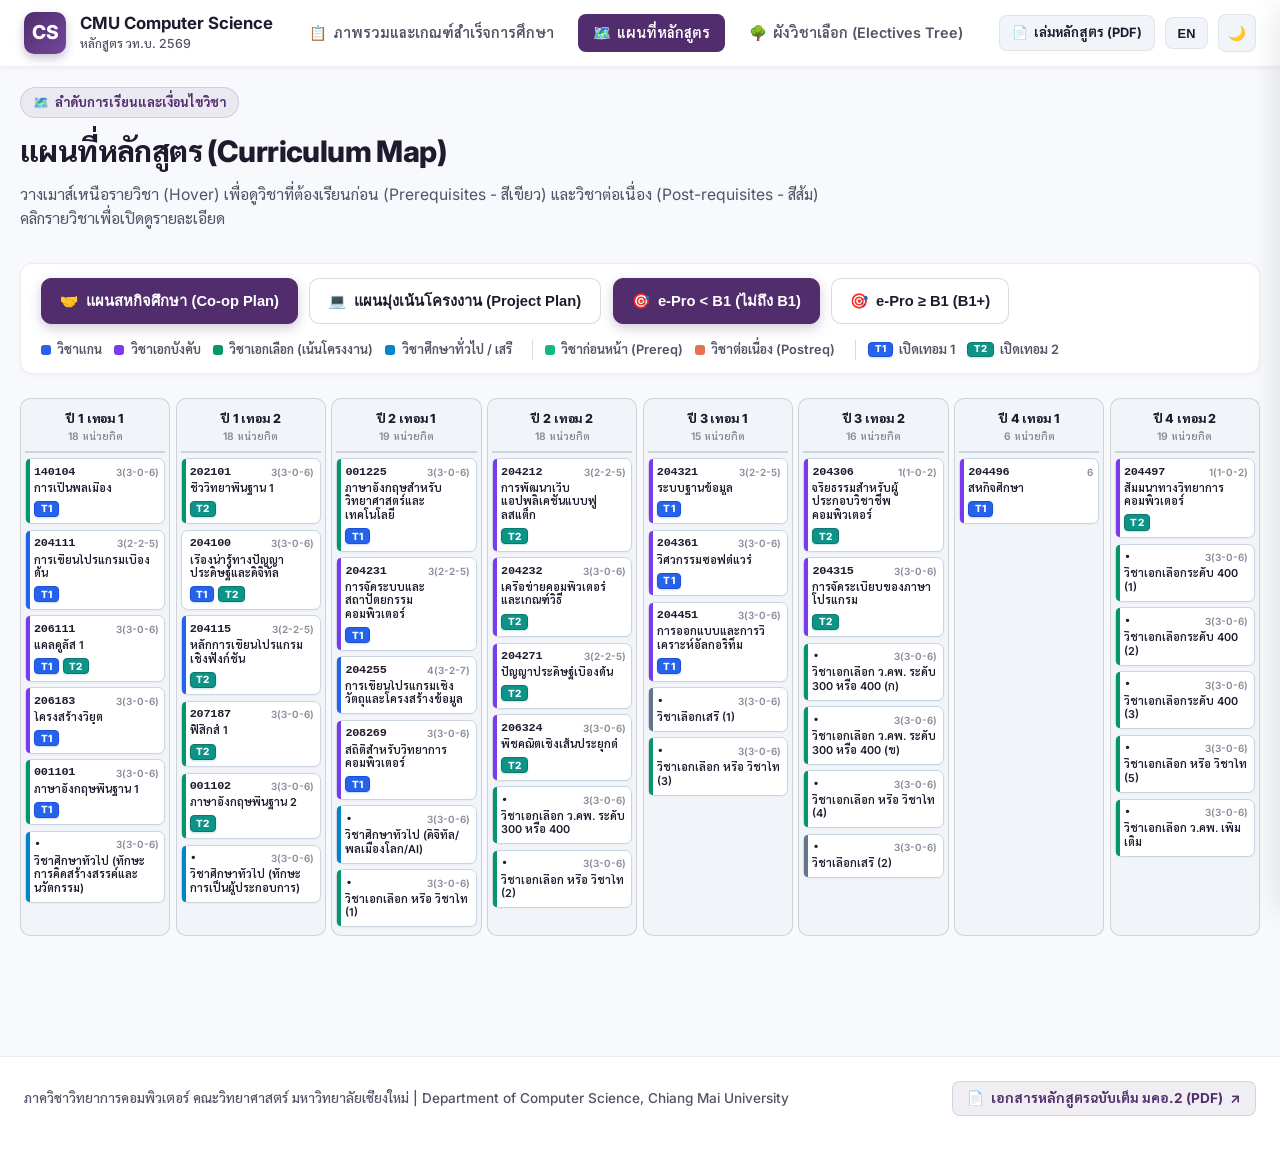
==== commit e1311224: "Add official curriculum PDF links in header and footer across all pages" ====
--- a/map.html
+++ b/map.html
@@ -46,6 +46,10 @@
       </nav>
 
       <div class="header-actions">
+        <a href="https://epg.science.cmu.ac.th/acad/LFILE/WEBSCI/BS_COMP_2569_12569.pdf" target="_blank" rel="noopener noreferrer" class="btn-pdf-link" title="เอกสารหลักสูตรฉบับเต็ม มคอ.2 (Full Curriculum PDF)">
+          <span>📄</span>
+          <span class="btn-pdf-text" data-th="เล่มหลักสูตร (PDF)" data-en="Curriculum (PDF)">เล่มหลักสูตร (PDF)</span>
+        </a>
         <button id="lang-toggle-btn" class="lang-btn" title="Toggle Language">EN</button>
         <button id="theme-toggle-btn" class="btn-icon" title="Toggle Dark/Light Mode">🌙</button>
       </div>
@@ -148,6 +152,22 @@
       </div>
     </div>
   </main>
+ 
+  <!-- Site Footer -->
+  <footer class="site-footer">
+    <div class="footer-container">
+      <div class="footer-text">
+        <span>ภาควิชาวิทยาการคอมพิวเตอร์ คณะวิทยาศาสตร์ มหาวิทยาลัยเชียงใหม่ | Department of Computer Science, Chiang Mai University</span>
+      </div>
+      <div class="footer-links">
+        <a href="https://epg.science.cmu.ac.th/acad/LFILE/WEBSCI/BS_COMP_2569_12569.pdf" target="_blank" rel="noopener noreferrer" class="footer-pdf-link">
+          <span>📄</span>
+          <span data-th="เอกสารหลักสูตรฉบับเต็ม มคอ.2 (PDF)" data-en="Full Curriculum Document (PDF)">เอกสารหลักสูตรฉบับเต็ม มคอ.2 (PDF)</span>
+          <span>↗</span>
+        </a>
+      </div>
+    </div>
+  </footer>
 
   <!-- Shared Inspector Drawer & Backdrop -->
   <div id="drawer-backdrop" class="drawer-backdrop"></div>
--- a/css/styles.css
+++ b/css/styles.css
@@ -296,6 +296,74 @@
   color: var(--cmu-purple);
 }
 
+.btn-pdf-link {
+  background: var(--bg-surface-elevated);
+  border: 1px solid var(--border-light);
+  color: var(--text-primary);
+  font-size: 0.8rem;
+  font-weight: 700;
+  padding: 0.45rem 0.75rem;
+  border-radius: 8px;
+  display: inline-flex;
+  align-items: center;
+  gap: 0.35rem;
+  text-decoration: none;
+  transition: all 0.2s;
+  white-space: nowrap;
+}
+
+.btn-pdf-link:hover {
+  border-color: var(--cmu-purple-light);
+  color: var(--cmu-purple);
+  background: var(--cmu-purple-subtle);
+}
+
+[data-theme="dark"] .btn-pdf-link {
+  border-color: var(--border-medium);
+}
+
+[data-theme="dark"] .btn-pdf-link:hover {
+  color: #D8B4FE;
+  border-color: #A855F7;
+  background: rgba(192, 132, 252, 0.15);
+}
+
+.hero-pdf-btn {
+  display: inline-flex;
+  align-items: center;
+  gap: 0.5rem;
+  background: var(--cmu-purple-subtle);
+  color: var(--cmu-purple);
+  border: 1.5px solid rgba(81, 45, 109, 0.25);
+  font-size: 0.88rem;
+  font-weight: 700;
+  padding: 0.55rem 1.15rem;
+  border-radius: 10px;
+  text-decoration: none;
+  transition: all 0.2s ease;
+  box-shadow: var(--shadow-sm);
+}
+
+.hero-pdf-btn:hover {
+  background: var(--cmu-purple);
+  color: #FFFFFF;
+  border-color: var(--cmu-purple);
+  transform: translateY(-1px);
+  box-shadow: var(--shadow-md);
+}
+
+[data-theme="dark"] .hero-pdf-btn {
+  background: rgba(192, 132, 252, 0.12);
+  color: #D8B4FE;
+  border-color: rgba(216, 180, 254, 0.3);
+}
+
+[data-theme="dark"] .hero-pdf-btn:hover {
+  background: #7C3AED;
+  color: #FFFFFF;
+  border-color: #8B5CF6;
+}
+
 .mobile-menu-toggle {
   display: none;
 }
@@ -1595,3 +1663,66 @@
     transform: translateY(0);
   }
 }
+
+@media (max-width: 640px) {
+  .btn-pdf-text {
+    display: none;
+  }
+}
+
+/* ==========================================================================
+   Site Footer
+   ========================================================================== */
+.site-footer {
+  background: var(--bg-surface);
+  border-top: 1px solid var(--border-light);
+  padding: 1.5rem 1.5rem 2.25rem;
+  margin-top: 3.5rem;
+  font-size: 0.85rem;
+  color: var(--text-secondary);
+}
+
+.footer-container {
+  max-width: 1400px;
+  margin: 0 auto;
+  display: flex;
+  flex-wrap: wrap;
+  align-items: center;
+  justify-content: space-between;
+  gap: 1rem;
+}
+
+.footer-text {
+  font-weight: 500;
+  line-height: 1.4;
+}
+
+.footer-pdf-link {
+  display: inline-flex;
+  align-items: center;
+  gap: 0.45rem;
+  font-weight: 700;
+  color: var(--cmu-purple);
+  text-decoration: none;
+  padding: 0.4rem 0.85rem;
+  border-radius: 8px;
+  background: var(--cmu-purple-subtle);
+  border: 1px solid rgba(81, 45, 109, 0.15);
+  transition: all 0.2s;
+}
+
+.footer-pdf-link:hover {
+  background: var(--cmu-purple);
+  color: #FFFFFF;
+}
+
+[data-theme="dark"] .footer-pdf-link {
+  color: #D8B4FE;
+  background: rgba(192, 132, 252, 0.12);
+  border-color: rgba(216, 180, 254, 0.25);
+}
+
+[data-theme="dark"] .footer-pdf-link:hover {
+  background: #7C3AED;
+  color: #FFFFFF;
+}
